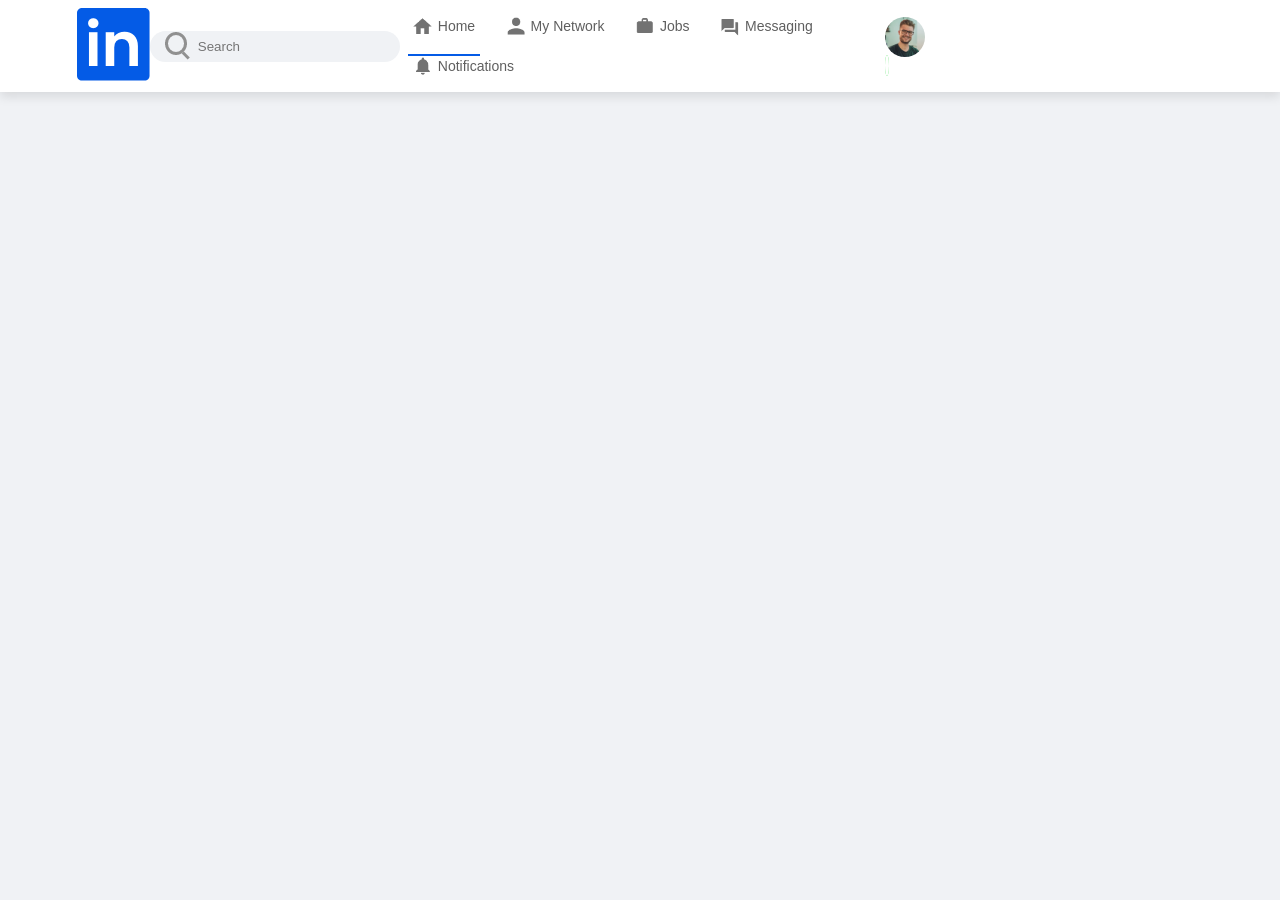
==== profile.html @ 41daeb8a "added new idex" ====
<!DOCTYPE html>
<html lang="en">
<head>
    <meta charset="UTF-8">    
   <meta name="viewport" content="width=device-width, initial-scale=1.0">
    <title>Linkdein</title>
    <link rel="stylesheet" href="style.css">
</head>
<body>
    <nav class="navbar">
        <div class="navbar-left">
            <a href="index.html" class="logo"><img src="images/logo.png" alt="Linkdein logo"></a>

           <div class="search-box">
            <img src="images/search.png" alt="Search icon">
            <input type="text" placeholder="Search">
           </div>

        </div>
        <div class="navbar-center">
            <ul>
                <li><a href="#" class="active-link"><img src="images/home.png" alt="Home"><span>Home</span></a></li>
                <li><a href="#"><img src="images/network.png" alt="My Network"><span>My Network</span></a></li>
                <li><a href="#"><img src="images/jobs.png" alt="Jobs"><span>Jobs</span></a></li>
                <li><a href="#"><img src="images/message.png" alt="Messaging"><span>Messaging</span></a></li>
                <li><a href="#"><img src="images/notification.png" alt="Notifications"><span>Notifications</span></a></li>
            
            </ul>
        </div>
        <div class="navbar-right">
            <div class="online">
                <img src="images/user-1.png" class="nav-profile-img" onclick="toggleMenu()">
            </div>
            
        </div>
     <!--------------profile-drop-down-menu-------------->
         <div class="profile-menu-wrap" id="profilemenu">
            <div class="profile-menu">
             <div class="user-info">
                <img src="images/user-1.png" class="nav-profile-img">
                <div>
                    <h3>Samir sapkota</h3>
                    <a href="#">See your profile</a>
                </div>
            </div>
            <hr>
            <a href="#" class="profile-menu-link">
                <img src="images/feedback.png">
                <p>Give feedback</p>
                <span>></span>
            </a>
            <a href="#" class="profile-menu-link">
                <img src="images/setting.png">
                <p>Help & support</p>
                <span>></span>
            </a>
            <a href="#" class="profile-menu-link">
                <img src="images/display.png">
                <p>Display & Accessibility </p>
                <span>></span>
            </a>
            <a href="#" class="profile-menu-link">
                <img src="images/logout.png">
                <p>Logout</p>
                <span>></span>
            </a>

            </div>
         </div>
    </nav>
    

   <script>
     let profilemenu= document.getElementById("profilemenu")

      function toggleMenu(){
        profilemenu.classList.toggle("open-menu");
      }
   </script> 
</body>
</html>
---- style.css ----
*{
    margin:0 ;
    padding: 0;
    font-family: sans-serif,'poppins';
    box-sizing: border-box;
}
body{
    background-color: #f0f2f5;
    color: #5f5f5f;
}
a{
    text-decoration: none;
    color: #5f5f5f;
}
.navbar{
    display:flex;
    align-items: center;
    justify-content: space-between;
    background:#fff;
    padding: 6px 6%;
    position:sticky;
    top:0;
    z-index: 100;
    box-shadow: 0 5px 10px rgba(0,0,0,0.1);
}
.logo imp{
    width:20px;
    margin-right: 5px;
    display:block;
}
.navbar-center ul li{
    display: inline-block;
    list-style:none;
}
.navbar-center ul li a{
    display:flex;
    align-items:center;
    font-size:14px;
    margin:5px 8px;
    padding-right: 5px;
    position: relative;
}
.navbar-center ul li a img{
    width:30px;
}
.navbar-center ul li a::after{
content: '';
width: 0;
height: 2px;
background:#045be6;
position: absolute;
bottom: -15px; 
transition:width 0.3s ;
}
.navbar-center ul li a:hover::after,
.navbar-center ul li a.active-link::after
{
    width:100%;
}

.nav-profile-img{
    width:40px;
    border-radius:50%;
    display: block;
    cursor:pointer;
    position:relative;
}
.online{
    position:relative;
}
.online::after{
    content: '';
    width:7px;
    height: 7px;
    border: 2px solid #fff;
    border-radius:50%;
    right:0px;
    top:0px;
    background: #41db51;
    position:absolue;

}
.search-box{
    background:#f0f2f5;
    width:250px;
    border-radius: 20px;
    display: flex;
    align-items: center;
    padding: 0 15px;
}
.navbar-left{
    display: flex;
    align-items: center;
}
.search-box input{
    width:100%;
    background:transparent;
    padding:8px ;
    outline:none;
    border:0;
}
/* navbar end*/
.container{
    padding:20px 6%;
    display: flex;
    flex-wrap: wrap;
    justify-content:space-between ;
}
/*--------------------left-sidebar--------------------*/
.left-sidebar{
    flex-basis:25%;
    align-self: flex-start;
    position: sticky;
    top: 73px;
}
.sidebar-profile-box{
    background:#fff;
}
.sidebar-profile-info{
    padding: 0 25px;
}
.sidebar-profile-info img{
    width: 90px;
    background: #fff;
    border-radius: 100%;
    padding: 4px;
    margin-top: -45px;
}
.sidebar-profile-info h1{
    font-size:20px;
    font-weight:600;
    color: #222;
}
.sidebar-profile-info h3{
    font-size: 14px;
    font-weight: 500;
    color:#777 ;
}
.sidebar-profile-info ul{
    list-style: none;
    margin: 20px 0;
}
.sidebar-profile-info ul li{
    width: 100%;
    margin: 5px 0;
    font-size: 13px;
}
.sidebar-profile-info ul li span{
    float: right;
    color: #045be6;
}
.sidebar-profile-link{
    display: flex;
    align-items: center;
    border-top: 1px solid #ccc;
}
.sidebar-profile-link a{
    flex-basis: 50%;
    display: flex;
    align-items: center;
    justify-content: center;
    padding: 15px 0;
    font-size: 13px;
    border-left: 1px solid #ccc;
}
.sidebar-profile-link a:first-child{
    border-left: 0;
}
.sidebar-profile-link a img{
    width: 20px;
    margin-left: 10px;
}
.sidebar-activity{
    background: #fff;
}
.sidebar-activity h3{
    color:#777 ;
    font-size: 14px;
    font-weight: 500;
    margin: 20px 0 10px;
}
.sidebar-activity a{
    display: flex;
    align-items: center;
    font-size: 12px;
    font-weight: 500;
    color:#888;
    margin: 3px 0;
}
.sidebar-activity a img{
    width: 20px;
    margin-right: 10px;
}
.discover-more-link{
    border-top: 1px solid #ccc;
    text-align: center;
    margin-top: 20px;
    margin-left: -25px;
    margin-left: -25px;
}
.discover-more-link a{
    color: #045be6;
    display: inline-block;
    margin: 10px 0;
}

/*-----------------------right-sidebar----------------*/
.right-sidebar{
    flex-basis: 25%;
    align-self:flex-start ;
    position: sticky;
    top:73px;
}
.sidebar-news{
    background:#fff ;
    paddding:10px 25px;
}
.info-icon{
    width: 10px;
    float:right;
    margin-top: 15px;
}
.sidebar-news h3{
    font-size: 18px;
    font-weight: 600;
    color:#333;
    margin: 10px 0 30px;
}
.sidebar-news a{
    display: block;
    font-size: 12px;
    font-weight: 600;
    margin-top: 10px;
    margin-bottom: -5px;
    align-items: center;
}
.sidebar-news span{
font-size: 12px;
}
.sidebar-news .read-more-link{
    color:#045be6;
    font-weight: 500;
    margin:20px 0 10px;
}
.sidebar-ad{
    background: #fff;
    padding:15px 25px;
    text-align: center;
    margin: 12px 0;
    font-size: 12px;
}
.sidebar-ad img{
    width: 60px;
    border-radius: 50%;
    margin: 4px;
}
.sidebar-ad small{
    float: right;
    font-weight: 500;
}
.sidebar-ad P{
    margin-top: 30px;
    margin-bottom: 10px;
}
.sidebar-ad b{
    display: block;
    font-weight: 500;
    margin-top: 10px; 
}
.ad-link{
    display: inline-block;
    border:1px solid #045be6;
    border-radius: 30px;
    padding: 5px 15px;
    color: #045be6;
    font-weight:500;
    margin:20px auto 10px;
}
.sidebar-useful-links{
    padding:15px 25px ;
    text-align: center;
}

.sidebar-useful-links a{
    display: inline-block;
    font-size: 14px;
    margin: 4px 20px;
}
.copyright-msg{
    display:flex;
    align-items:center;
    justify-content:center;
    font-size: 12px;
    margin-top: 10px;
    font-weight: 500;
}
.copyright-msg img{
    width: 18px;
    margin-right:4px;
}


/*------------------main-content----------------*/
.main-content{
    flex-basis: 47%;
}
.create-post{
    background: #fff;   
}
.create-post-input{
    padding:20px 25px 10px;
    display: flex;
    align-items: flex-start;
}
.create-post-input img{
    width: 35px;
    border-radius: 50%;
    margin-right:10px;
}
.create-post-input textarea{
    width: 100%;
    border:0;
    outline:0;
    resize:none;
    background: transparent;
    margin-top: 8px;
}
::placeholder{
    font-weight:500;
}
.create-post-links{
    display: flex;
    align-items: flex-start;
}
.create-post-links li{
    list-style: none;
    border-top: 1px solid #ccc;
    border-right: 1px solid #ccc;
    flex-basis: 25%;
    height: 40px;
    font-size: 13px;
    display: flex;
    align-items:center;
    justify-content:center;
    cursor:pointer;
}
.create-post-links li img{
    width:15px;
    margin-right:5px;
}
.create-post-links li:last-child{
    background:#045be6;
    color:#fff;
    border-top:0;
    border-right:0;
}
.sort-by{
    display:flex;
    align-items:center;
    margin: 10px 0;
}
.sort-by hr{
    flex:1;
    border:0;
    height:1px;
    background:#ccc;
}
.sort-by p{
    font-size:13px;
    padding-left:5px;
}
.sort-by p span{
    font-weight: 600;
    cursor: pointer;
}
.sort-by p span img{
    width:12px;
    margin-left:3px;
}
.post{
    background: #ccc;
    padding: 20px 25px 5px;
}
.post-author{
    display: flex;
    align-items:flex-start;
    margin-bottom:20px;
}
.post-author img{
    width:35px;
    border-radius:50%;
    margin-right: 10px;
    margin-top:5px;
}
.post-author h1{
    font-size: 18px;
    font-weight: 600;
    color: #333;
}
.post-author small{
    display: block;
    margin-bottom: -2px;
}
.post P{
    font-size:14px;
    margin-bottom: 15px;
}
.post-stats{
    display: flex;
    flex-wrap:wrap;
    align-items: center;
    justify-content:space-between;
    font-size: 12px;
    border-bottom:1px solid #ccc;
    padding-bottom: 6px;
}
.post-stats div{
    display: flex;
    align-items: center;
}
.post-stats img{
    width:15px;
    margin-right:-5px;
}
.linked-users{
    margin-left:10px;
}
.post-activity{
    display: flex;
    align-items: center;
    justify-content: space-between;
    padding: 10px 0;
    font-size: 14px;
    font-weight:500;
}
.post-activity div{
    display: flex;
    align-items: center;
}
.post-activity-user-icon{
    width: 22px;
    border-radius: 50%;
}
.post-activity-arrow-icon{
    width:12px;
    margin-left:5px ;
}
.post-activity-link img{
    width: 18px;
    margin-right: 8px;
}

/*------------------profile-drop-down-menu-------*/
.profile-menu-wrap{
    position:absolue;
    top:100%;
    right:5%;
    width: 320px;
    max-height:0 ;
    overflow: hidden;
    transition: max-height 0.5s;
}
.profile-menu-wrap.open-menu{
    max-height: 400px;
}





.profile-menu{
    background: #222;
    color: #fff;
    padding: 20px;
    margin: 10px;
}
.user-info{
    display: flex;
    align-items: center;
}
.user-info img{
    width:50px;
    border-radius:50%;
    margin-right: 15px;
}
.user-info h3{
    font-weight:500;
    margin-bottom:-7px ;
}
.user-info a{
    color:#c9dbf8;
    font-size: 13px;
}
.profile-menu hr{
    border:0;
    height:1px;
    width:100%;
    background:#fff;
    margin:15px 0 10px;
}
.profile-menu-link{
    display:flex;
    align-items:center;
    color:#fff;
    margin: 12px 0;
    font-size: 14px;
}
.profile-menu-link p{
    width:100%;
}
.profile-menu-link img{
    width:35px;
    border-radius:50%;
    margin-right: 15px;
}
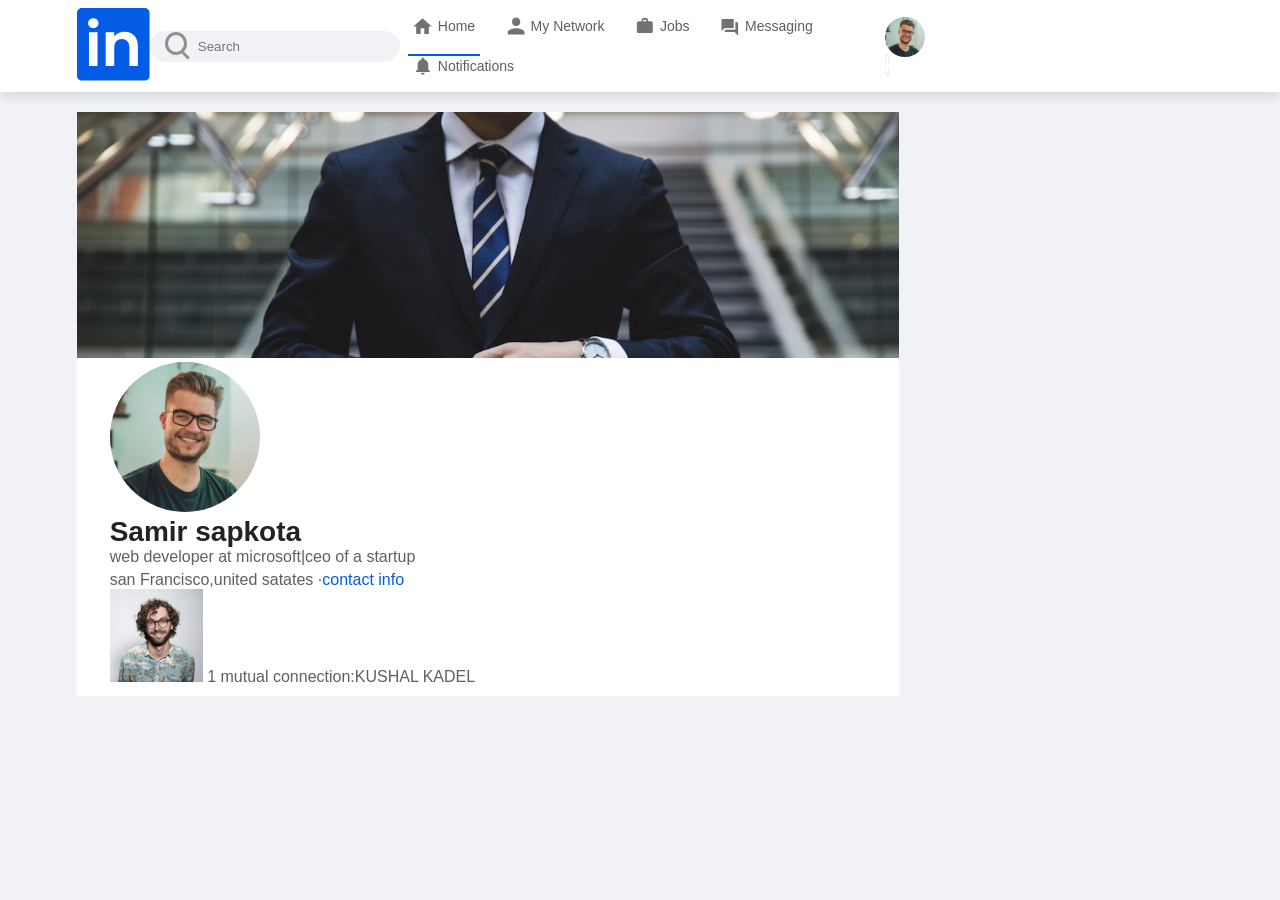
==== commit e7fb7a34: "making profile section" ====
--- a/profile.html
+++ b/profile.html
@@ -68,7 +68,28 @@
             </div>
          </div>
     </nav>
+    <!---------------navbar close-->
     
+     <div class="container">
+         <div class="profile-main">
+              <div class="profile-container">
+                <img src="images/cover-pic.png" width="100%";>
+                <div class="profile-container-inner">
+                <img src="images/user-1.png" class="profile-pic">
+                <h1>Samir sapkota</h1>
+                <b>web developer at microsoft|ceo of a startup</b>
+                <P>san Francisco,united satates &middot;<a href="#">contact info</a></P>
+                <div class="Mutual-connection">
+                    <img src="images/user-2.png">
+                    <span>1 mutual connection:KUSHAL KADEL</span>
+            
+                </div>
+         </div>
+     </div>
+</div>
+       <!-----------------profile-sidebar-------->
+        <div class="profile-sidebar"></div>
+ </div>
 
    <script>
      let profilemenu= document.getElementById("profilemenu")
--- a/style.css
+++ b/style.css
@@ -463,11 +463,6 @@
 .profile-menu-wrap.open-menu{
     max-height: 400px;
 }
-
-
-
-
-
 .profile-menu{
     background: #222;
     color: #fff;
@@ -512,4 +507,51 @@
     width:35px;
     border-radius:50%;
     margin-right: 15px;
-}+} 
+/*-----------------------profile-page--------*/
+.profile-main{
+    flex-basis:73%;
+}
+.profile-sidebar{
+    flex-basis: 25%;
+    align-self: flex-start;
+    position:sticky;
+    top:73%;
+}
+.profile-container{
+    background:#fff;
+}
+.profile-container-inner{
+    padding: 0 4% 10px;
+}
+.profile-pic{
+    width:150px;
+    border-radius:50% ;
+    marging-top:-75px;
+    background: #fff;
+}
+.profile-container h1{
+    font-size:28px;
+    font-weight:600;
+    color:#222;
+}
+.profile-container b{
+    font-weight:500;
+}
+.profile-container p{
+    margin-top: 5px;
+}
+.profile-container p a{
+    color:#045be6;
+    font-weight:500;
+}
+.mutual-connection{
+    display: flex;
+    align-items: center;
+    margin: 20px 0;
+}
+.mutual-connection img{
+    width:30px;
+    border-radius:50%;
+    margin-right: 5px;
+}
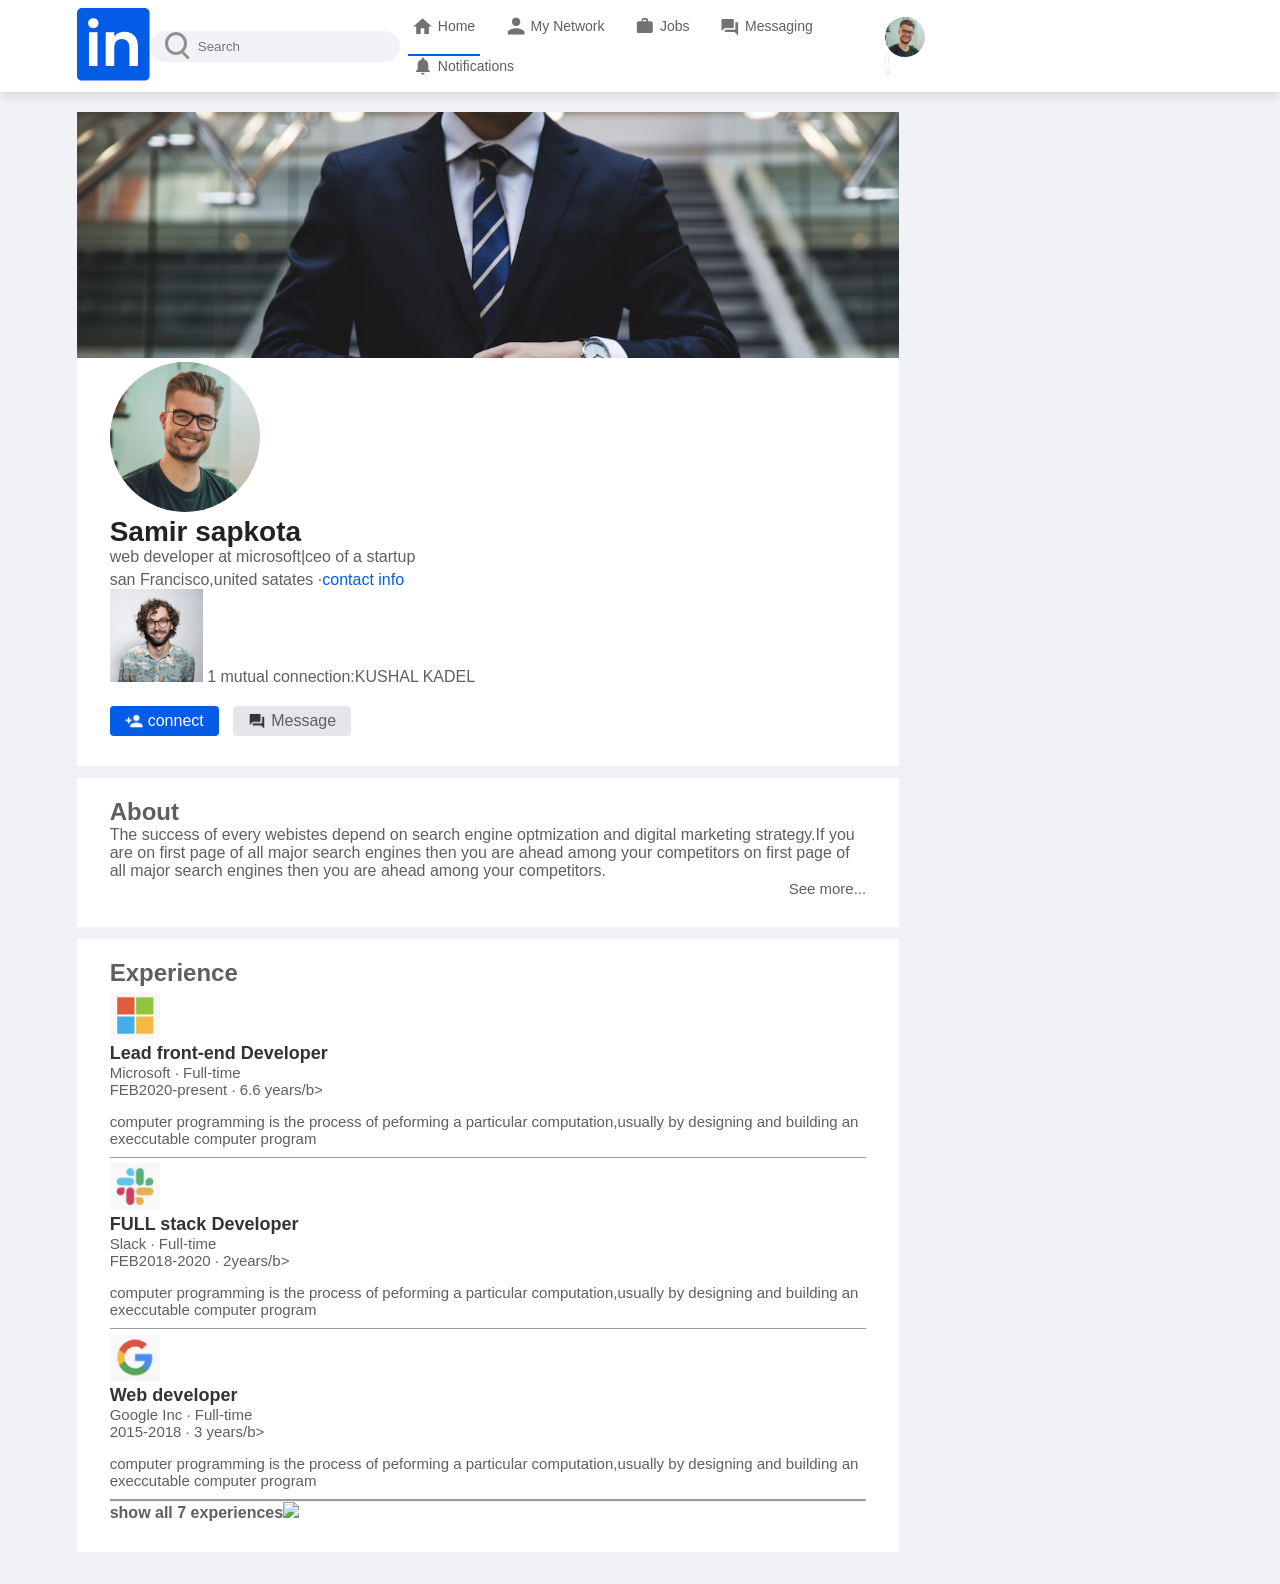
==== commit 351a80bb: "making past experiences section" ====
--- a/profile.html
+++ b/profile.html
@@ -79,13 +79,64 @@
                 <h1>Samir sapkota</h1>
                 <b>web developer at microsoft|ceo of a startup</b>
                 <P>san Francisco,united satates &middot;<a href="#">contact info</a></P>
+                
                 <div class="Mutual-connection">
                     <img src="images/user-2.png">
                     <span>1 mutual connection:KUSHAL KADEL</span>
-            
+                </div>
+                <div class="profile-btn">
+                    <a href="#" class="primary-btn"><img src="images/connect.png">connect</a>
+                    <a href="#"><img src="images/chat.png">Message</a>
                 </div>
          </div>
-     </div>
+     </div> 
+<div class="profile-description">
+    <h2>About</h2>
+    <P>The success of every webistes depend on search engine optmization and digital marketing strategy.If you are on first page of all major search engines then you are ahead among your competitors on first page of all major  search engines then you are ahead among your competitors.</P>
+    <a href="#" class="see-more-link">See more...</a>
+</div>
+
+<div class="profile-description">
+    <h2>Experience</h2>
+    <div class="profile-desc-row">
+        <img src="images/microsoft.png">
+        <div>
+            <h3>Lead front-end Developer</h3>
+            <b>Microsoft &middot; Full-time</b>
+            <b>FEB2020-present &middot; 6.6 years/b>
+                <P>computer programming is the process of peforming a particular computation,usually by designing and building an execcutable computer program</P>
+                <hr>
+        </div>
+    </div>
+     <div class="profile-desc-row">
+        <img src="images/slack.png">
+        <div>
+            <h3>FULL stack Developer</h3>
+            <b>Slack &middot; Full-time</b>
+            <b>FEB2018-2020 &middot; 2years/b>
+                <P>computer programming is the process of peforming a particular computation,usually by designing and building an execcutable computer program</P>
+                <hr>
+        </div>
+    </div>
+     <div class="profile-desc-row">
+        <img src="images/google.png">
+        <div>
+            <h3>Web developer</h3>
+            <b>Google Inc &middot; Full-time</b>
+            <b>2015-2018 &middot; 3 years/b>
+                <P>computer programming is the process of peforming a particular computation,usually by designing and building an execcutable computer program</P>
+                <hr>
+        </div>
+    </div>
+    <hr>
+    <a href="#" class="Experience-link">show all 7 experiences<img src="images/right-arrow.png></a>
+  </div>
+
+
+
+
+
+
 </div>
        <!-----------------profile-sidebar-------->
         <div class="profile-sidebar"></div>
--- a/style.css
+++ b/style.css
@@ -551,7 +551,73 @@
     margin: 20px 0;
 }
 .mutual-connection img{
-    width:30px;
-    border-radius:50%;
-    margin-right: 5px;
-}
+    width:10px;
+    border-radius:50% ;
+    marging-right:5px;
+
+}
+.profile-btn{
+    margin: 20px 0;
+}
+.profile-btn a{
+    display: inline-flex;
+    align-items: center;
+    background: #e4e6eb;
+    padding: 6px 15px;
+    border-radius: 4px;
+    margin-right: 10px;
+}
+.profile-btn a img{
+       width: 18px;
+       margin-right: 5px;
+}
+.profile-btn .primary-btn{
+    background:#045be6;
+    color:#fff;
+}
+.profile-description{
+    background: #fff;
+    padding: 20px 4% 30px;
+    margin:12px 0;
+}
+,.profile-description h2{
+    color:#333;
+    margin:10px 0 20px;
+    font-weight:600;
+}
+.see-more-link{
+    display: block;
+    text-align: right;
+    font-size: 15px;
+}
+.profile-description-row{
+    display: flex;
+    align-items: flex-start;
+    margin: 20px 0;
+}
+.profile-desc-row img{
+    width: 50px;
+    margin-right: 25px;
+    margin-top: 5px;
+}
+.profile-desc-row div{
+    width:100%;
+}
+.profile-desc-row h3{
+    font-size:18px;
+    font-weight: 60px;
+    color:#333;
+}
+.profile-desc-row b{
+    display: block;
+    font-weight:500;
+    font-size: 15px;
+}
+.profile-desc-row p{
+    margin-top: 15px;
+}
+.profile-desc-row hr{
+    border:0;
+    border-bottom: 1px solid #999;
+    margin-top: 10px;
+}
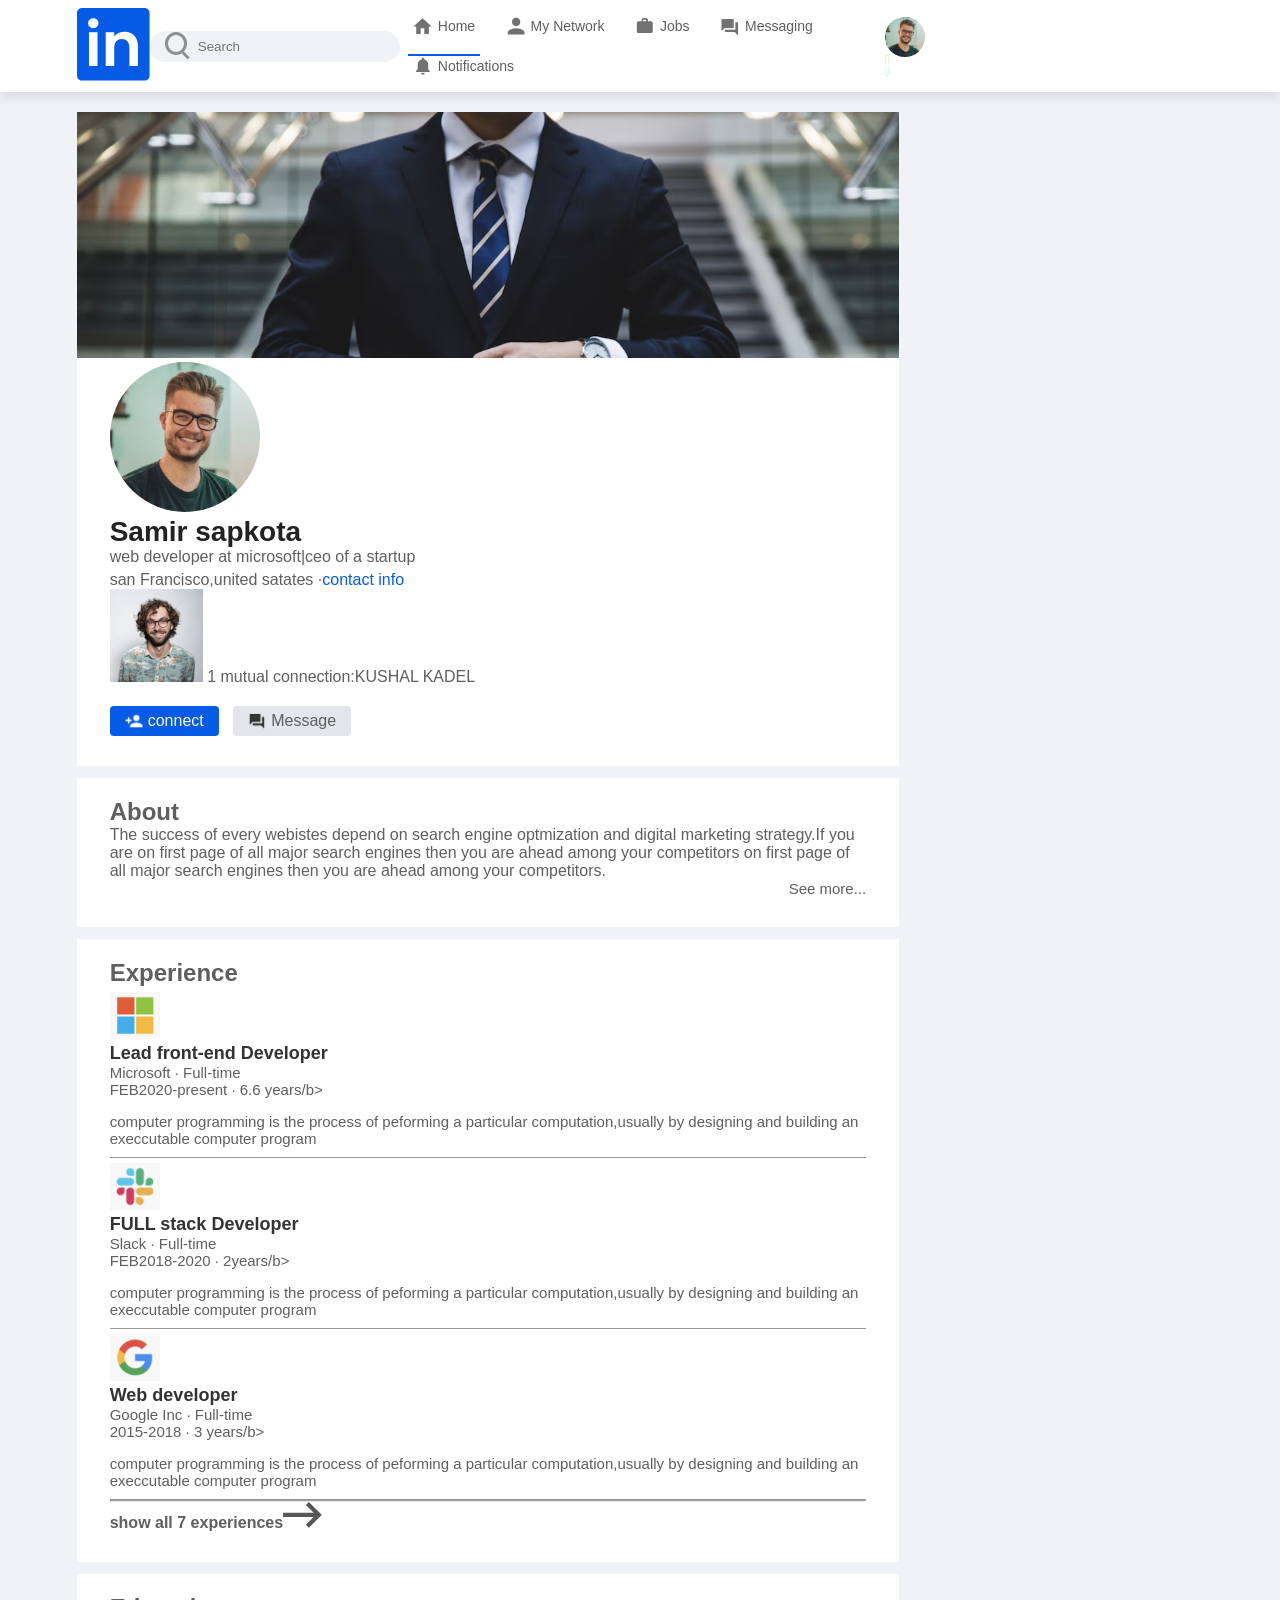
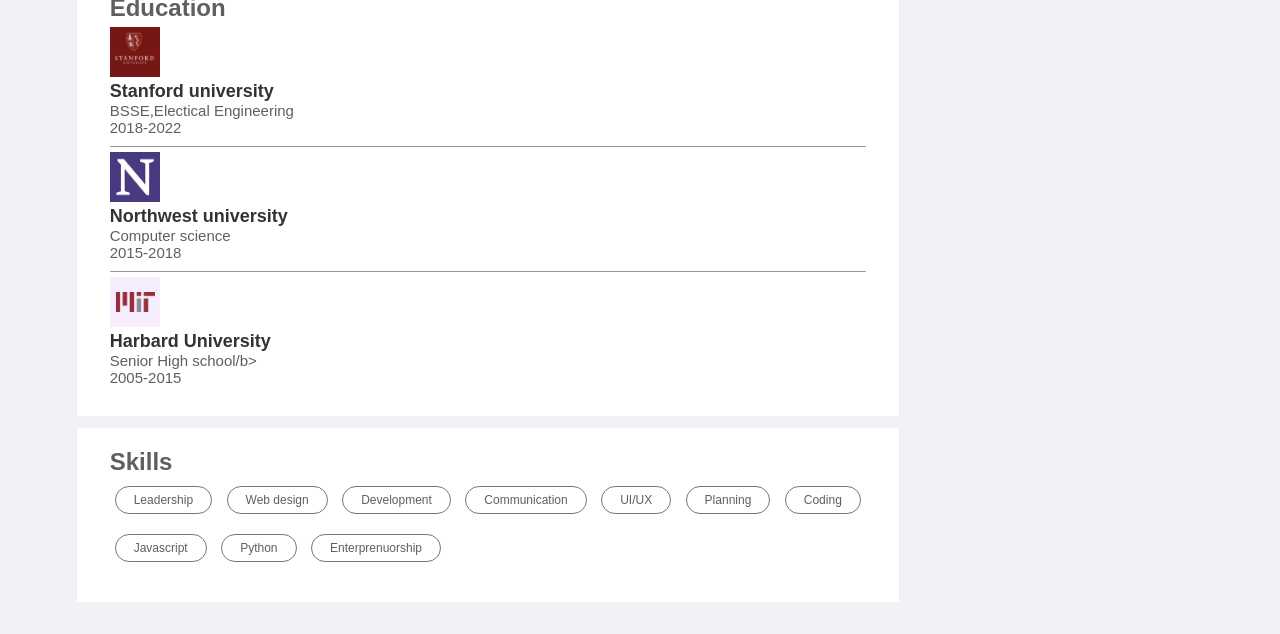
==== commit c73d271b: "completed skills education sections" ====
--- a/profile.html
+++ b/profile.html
@@ -129,7 +129,52 @@
         </div>
     </div>
     <hr>
-    <a href="#" class="Experience-link">show all 7 experiences<img src="images/right-arrow.png></a>
+    <a href="#" class="Experience-link">show all 7 experiences<img src="images/right-arrow.png"></a>
+  </div>
+  <div class="profile-description">
+    <h2>Education</h2>
+    <div class="profile-desc-row">
+        <img src="images/stanford.png">
+        <div>
+            <h3>Stanford university</h3>
+            <b>BSSE,Electical Engineering</b>
+            <b>2018-2022</b>
+            <hr>
+        </div>
+    </div>
+    
+    <div class="profile-desc-row">
+        <img src="images/north.png">
+        <div>
+            <h3>Northwest university</h3>
+            <b>Computer science</b>
+            <b>2015-2018</b>
+            <hr>
+        </div>
+    </div>
+    <div class="profile-desc-row">
+        <img src="images/mit.png">
+        <div>
+            <h3>Harbard University</h3>
+            <b>Senior High school/b>
+            <b>2005-2015</b>
+        </div>
+    </div>
+  </div>
+
+
+  <div class="profile-description">
+    <h2>Skills</h2>
+    <a href="#" class="skills-btn">Leadership</a>
+    <a href="#" class="skills-btn">Web design</a>
+    <a href="#" class="skills-btn">Development</a>
+    <a href="#" class="skills-btn">Communication</a>
+    <a href="#" class="skills-btn">UI/UX</a>
+    <a href="#" class="skills-btn">Planning</a>
+    <a href="#" class="skills-btn">Coding</a>
+    <a href="#" class="skills-btn">Javascript</a>
+    <a href="#" class="skills-btn">Python</a>
+    <a href="#" class="skills-btn">Enterprenuorship</a>
   </div>
 
 
--- a/style.css
+++ b/style.css
@@ -620,4 +620,24 @@
     border:0;
     border-bottom: 1px solid #999;
     margin-top: 10px;
+}
+.experience-link{
+    display: flex;
+    align-items: center;
+    justify-content: center;
+    padding-top: 20px;
+    font-weight: 500;
+}
+.experience-link img{
+    width: 20px;
+    margin-left: 8px;
+}
+.skills-btn{
+    display: inline-block;
+    margin: 10px 5px;
+    padding: 6px 18px;
+    border: 1px solid #777;
+    border-radius: 30px;
+    font-size: 12px;
+    font-weight: 500;
 }
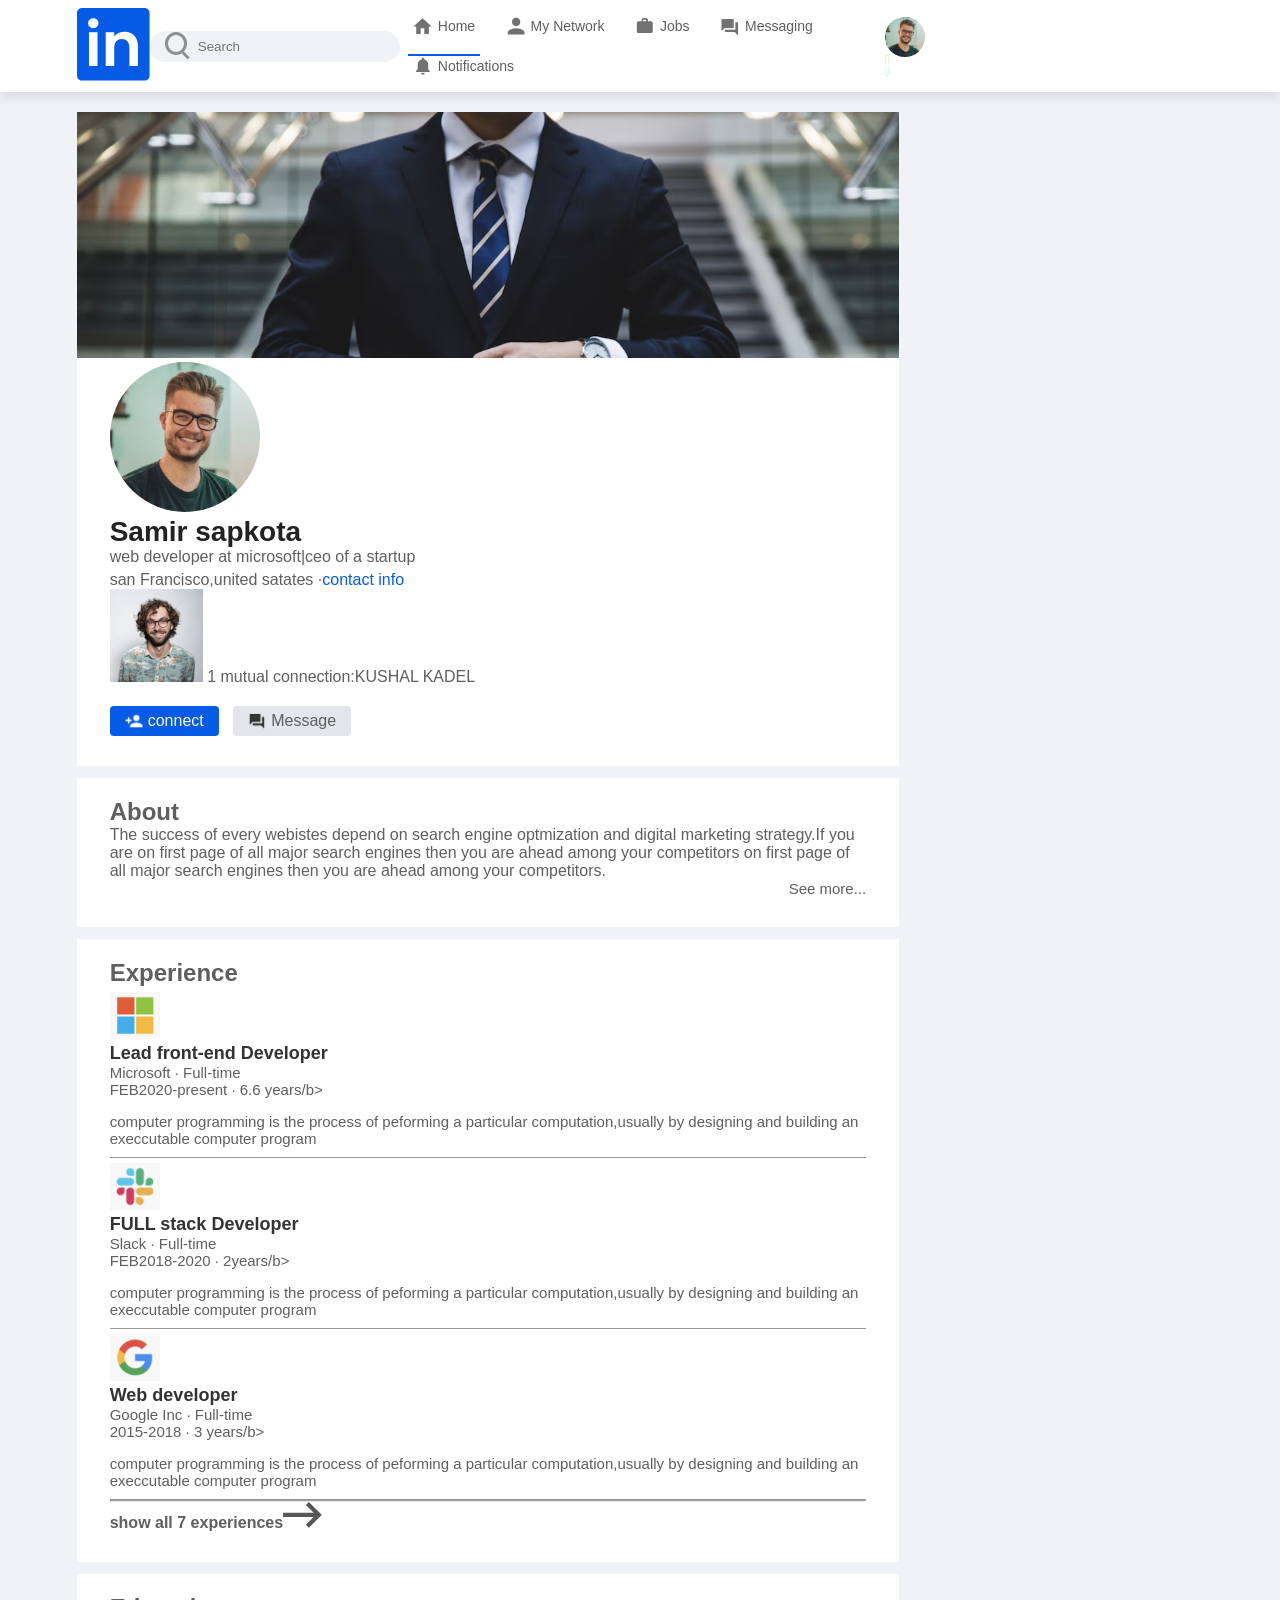
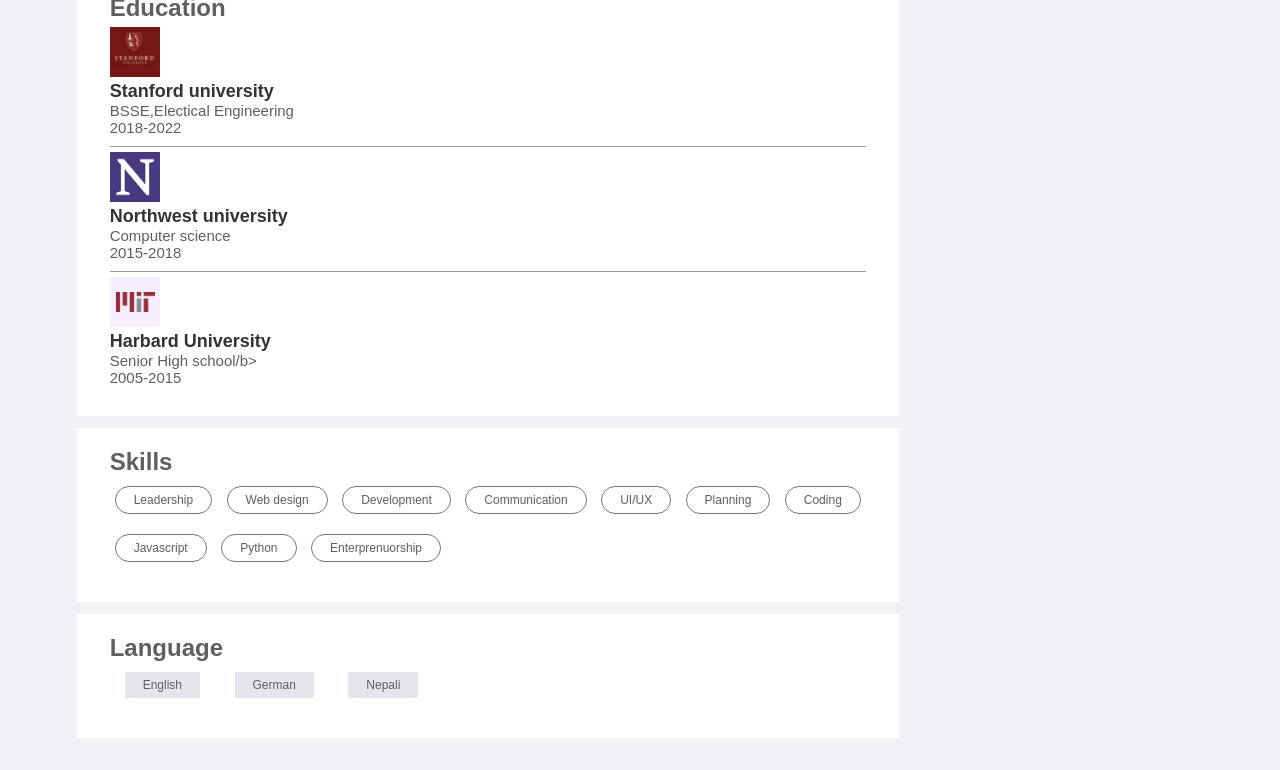
==== commit 50f09932: "starting profilesidebar" ====
--- a/profile.html
+++ b/profile.html
@@ -176,15 +176,19 @@
     <a href="#" class="skills-btn">Python</a>
     <a href="#" class="skills-btn">Enterprenuorship</a>
   </div>
-
-
-
-
-
-
+  <div class="profile-description">
+    <h2>Language</h2>
+    <a href="#" class="language-btn">English</a>
+    <a href="#" class="language-btn">German</a>
+    <a href="#" class="language-btn">Nepali</a>
+    
+
+  </div>
 </div>
-       <!-----------------profile-sidebar-------->
-        <div class="profile-sidebar"></div>
+<!---------------------------------profile-sidebar-------->
+        <div class="profile-sidebar">
+            
+        </div>
  </div>
 
    <script>
--- a/style.css
+++ b/style.css
@@ -640,4 +640,12 @@
     border-radius: 30px;
     font-size: 12px;
     font-weight: 500;
+}
+.language-btn{
+display: inline-block;
+margin: 10px 15px;
+padding: 6px 18px;
+background:#e4e6eb ;
+font-size: 12px;
+font-weight: 500;
 }
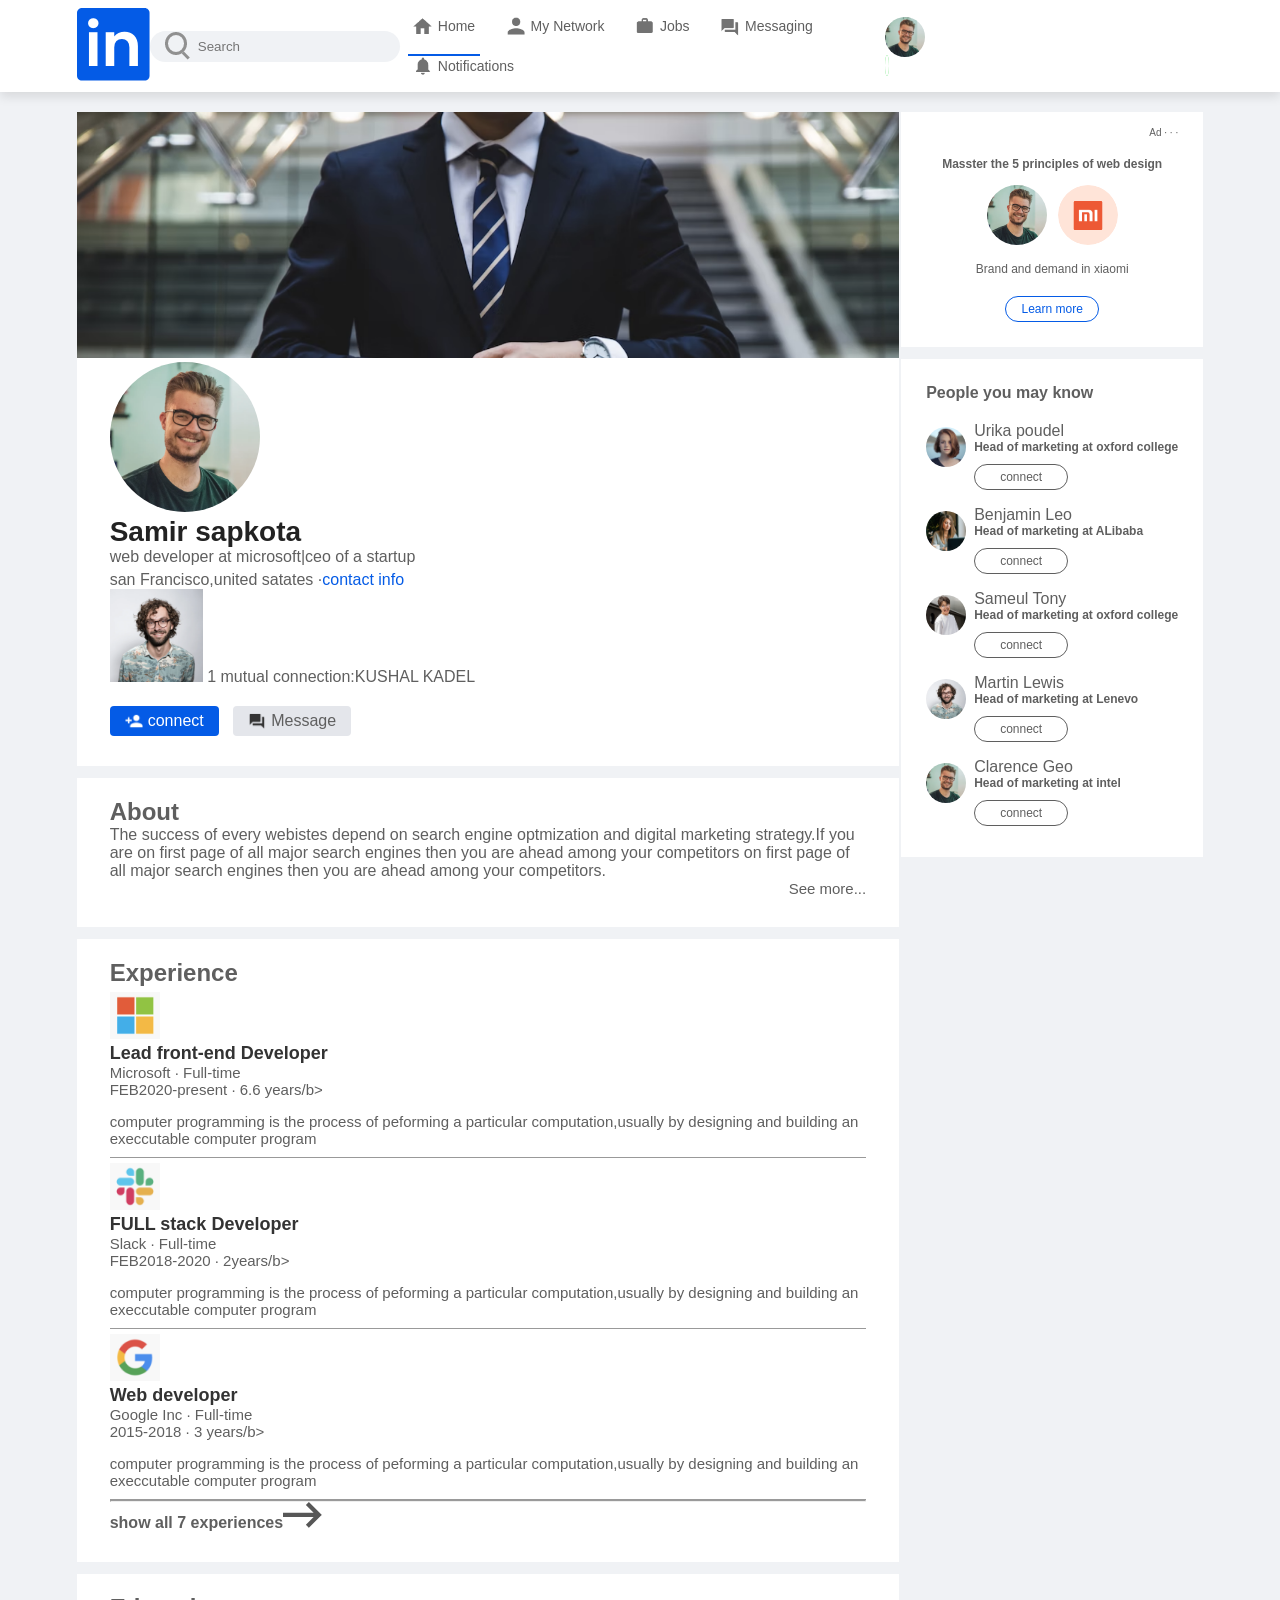
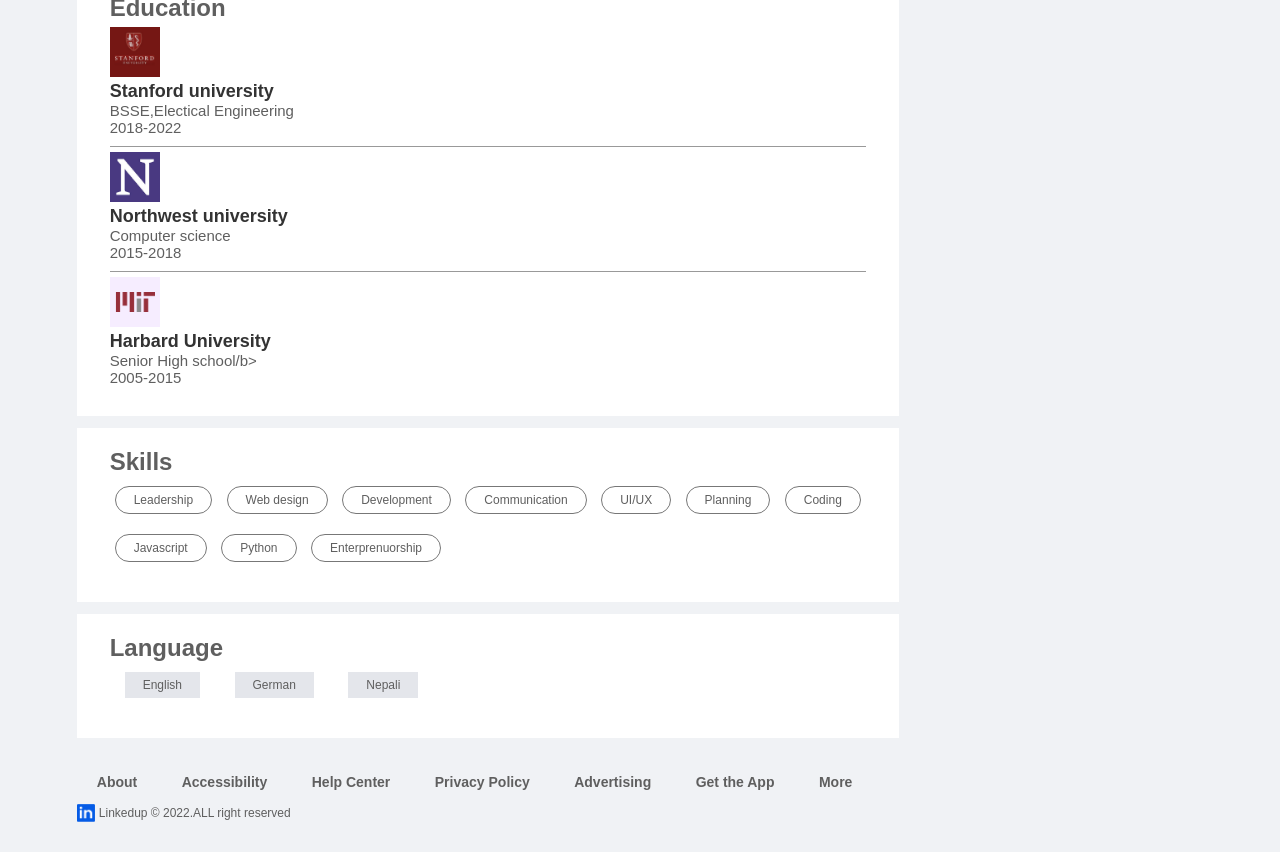
==== commit 25825e2a: "conected" ====
--- a/profile.html
+++ b/profile.html
@@ -40,7 +40,7 @@
                 <img src="images/user-1.png" class="nav-profile-img">
                 <div>
                     <h3>Samir sapkota</h3>
-                    <a href="#">See your profile</a>
+                    <a href="profile.html">See your profile</a>
                 </div>
             </div>
             <hr>
@@ -187,8 +187,79 @@
 </div>
 <!---------------------------------profile-sidebar-------->
         <div class="profile-sidebar">
-            
-        </div>
+           
+             <div class="sidebar-ad">
+                <small>Ad &middot; &middot; &middot;</small>
+                <P>Masster the 5 principles of web design </P>
+                <div>
+                    <img src="images/user-1.png">
+                    <img src="images/mi-logo.png">
+             </div>
+             <b>Brand and demand in xiaomi</b>
+             <a href="#" class="ad-link">Learn more</a>
+            </div>
+            <div class="sidebar-people">
+                <h3>People you may know</h3>
+                <div class="sidebar-people-row">
+                    <img src="images/user-3.png">
+                    <div>
+                        <h2>Urika poudel</h2>
+                        <P>Head of marketing at oxford college</P>
+                        <a href="#">connect</a>
+                    </div>
+                </div>
+                <div class="sidebar-people-row">
+                    <img src="images/user-4.png">
+                    <div>
+                        <h2>Benjamin Leo</h2>
+                        <P>Head of marketing at ALibaba</P>
+                        <a href="#">connect</a>
+                    </div>
+                </div>
+                <div class="sidebar-people-row">
+                    <img src="images/user-5.png">
+                    <div>
+                        <h2>Sameul Tony</h2>
+                        <P>Head of marketing at oxford college</P>
+                        <a href="#">connect</a>
+                    </div>
+                </div>
+                <div class="sidebar-people-row">
+                    <img src="images/user-2.png">
+                    <div>
+                        <h2>Martin Lewis</h2>
+                        <P>Head of marketing at Lenevo</P>
+                        <a href="#">connect</a>
+                    </div>
+                </div>
+                <div class="sidebar-people-row">
+                    <img src="images/user-1.png">
+                    <div>
+                        <h2>Clarence Geo</h2>
+                        <P>Head of marketing at intel</P>
+                        <a href="#">connect</a>
+                    </div>
+                </div>
+            </div>
+
+        </div>
+ </div>
+
+ <div class="profile-footer">
+    <div class="sidebar-useful-links">
+                <a href="#">About</a>
+                <a href="#">Accessibility</a>
+                <a href="#">Help Center</a>
+                <a href="#">Privacy Policy</a>
+                <a href="#">Advertising</a>
+                <a href="#">Get the App</a>
+                <a href="#">More</a>
+
+               <div class="copyright-msg">
+                 <img src="images/logo.png">
+                  <p>Linkedup &#169; 2022.ALL right reserved</p>
+               </div>
+            </div>
  </div>
 
    <script>
--- a/style.css
+++ b/style.css
@@ -516,7 +516,7 @@
     flex-basis: 25%;
     align-self: flex-start;
     position:sticky;
-    top:73%;
+    top:73px;
 }
 .profile-container{
     background:#fff;
@@ -648,4 +648,52 @@
 background:#e4e6eb ;
 font-size: 12px;
 font-weight: 500;
-}+}
+/*----------------------profile-right-sidebar-----------*/
+.profile-sidebar .sidebar-ad{
+    margin: 0;
+}
+.sidebar-people{
+    background: #fff;
+    padding: 15px 25px;
+    margin: 12px 0;
+    font-size:12px ;
+}
+.sidebar-people h3{
+    font-size: 16px;
+    font-weight: 600;
+    margin:10px 0 20px;
+}
+.sidebar-people-row{
+    display: flex;
+    align-items: flex-start;
+    margin: 6px 0;
+}
+.sidebar-people-row img{
+    width: 40px;
+    border-radius: 50% ;
+    margin-right: 8px;
+    margin-top: 5px;
+}
+.sidebar-people-row h2{
+    font-weight: 500;
+    font-size: 16px;
+}
+.sidebar-people-row a{
+    display: inline-block;
+    margin: 10px 0;
+    padding: 5px 25px;
+    border: 1px solid #5f5f5f;
+    border-radius: 30px;
+    font-weight:500;
+}
+.profile-footer{
+    padding: 0 6% 30px;
+}
+.profile-footer .sidebar-useful-links{
+    text-align: left;
+    padding: 0;
+}
+.profile-footer .copyright-msg{
+    justify-content: flex-start;
+}
